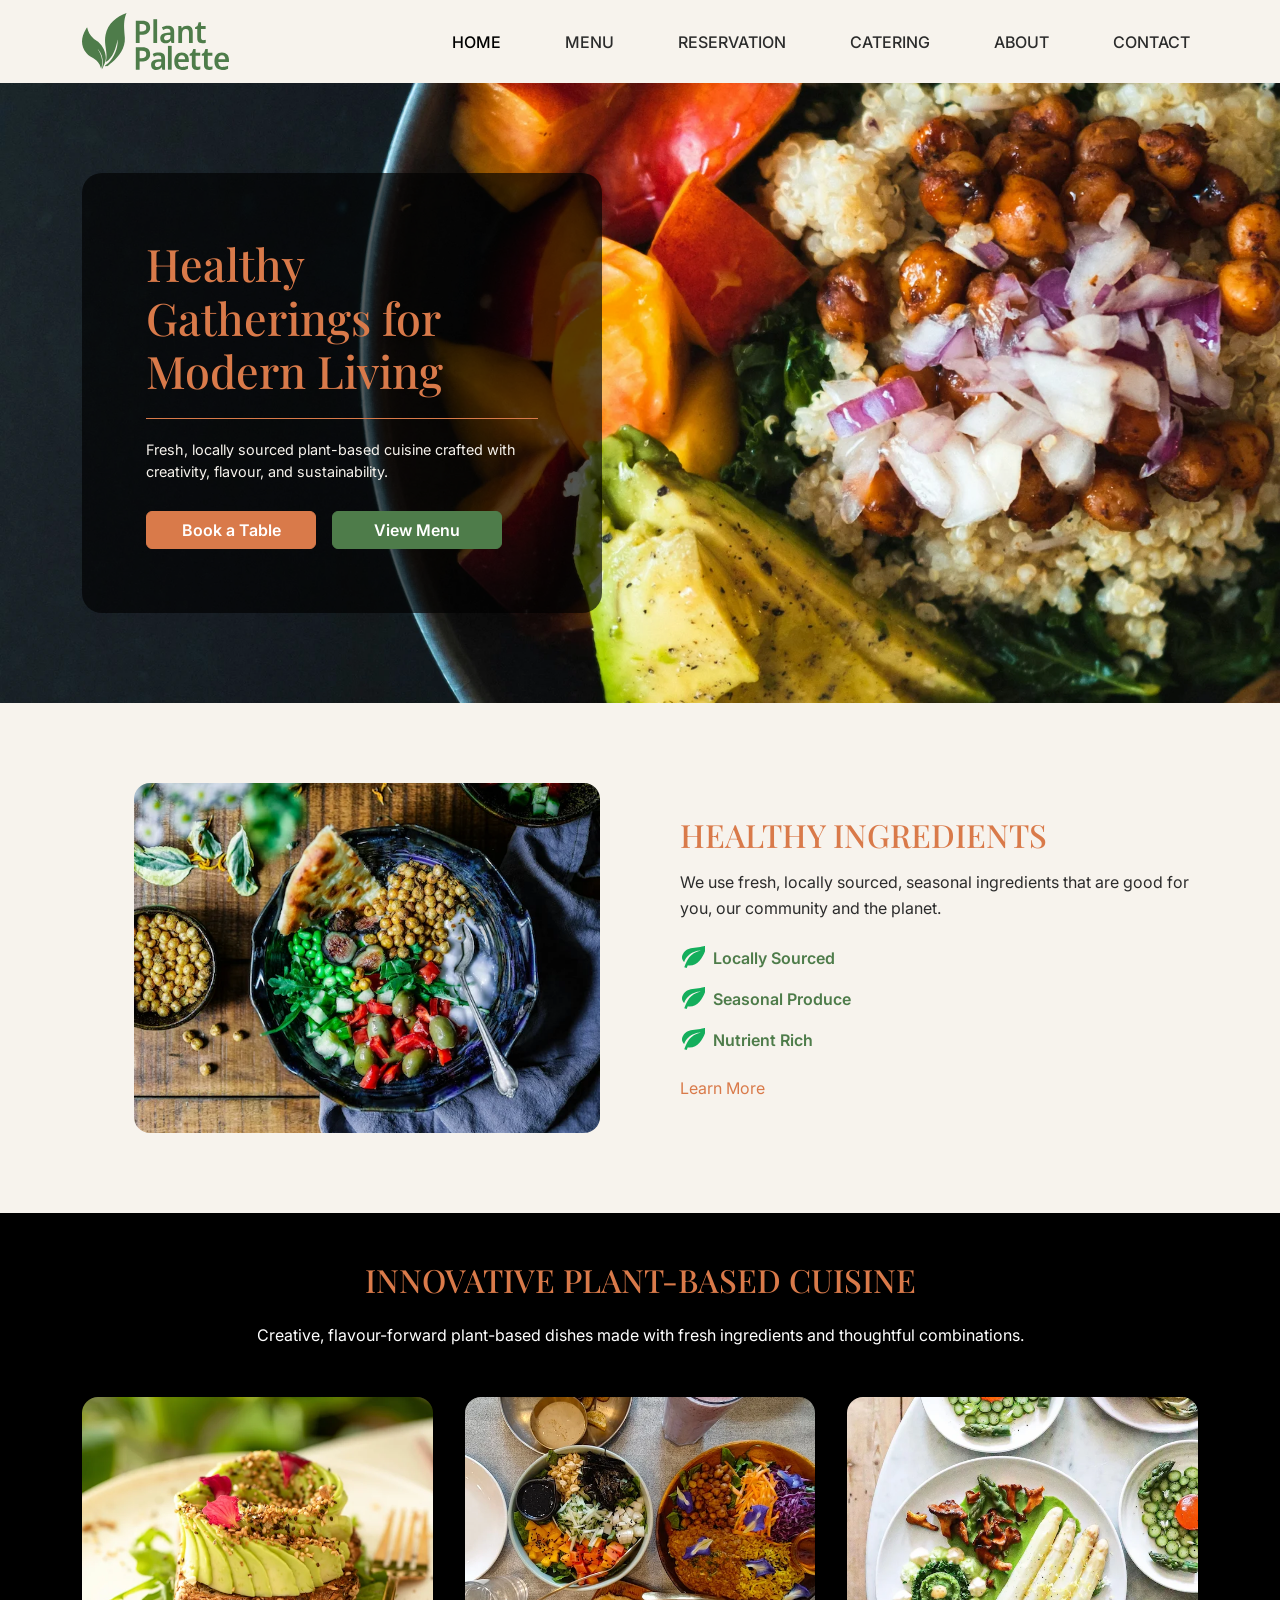
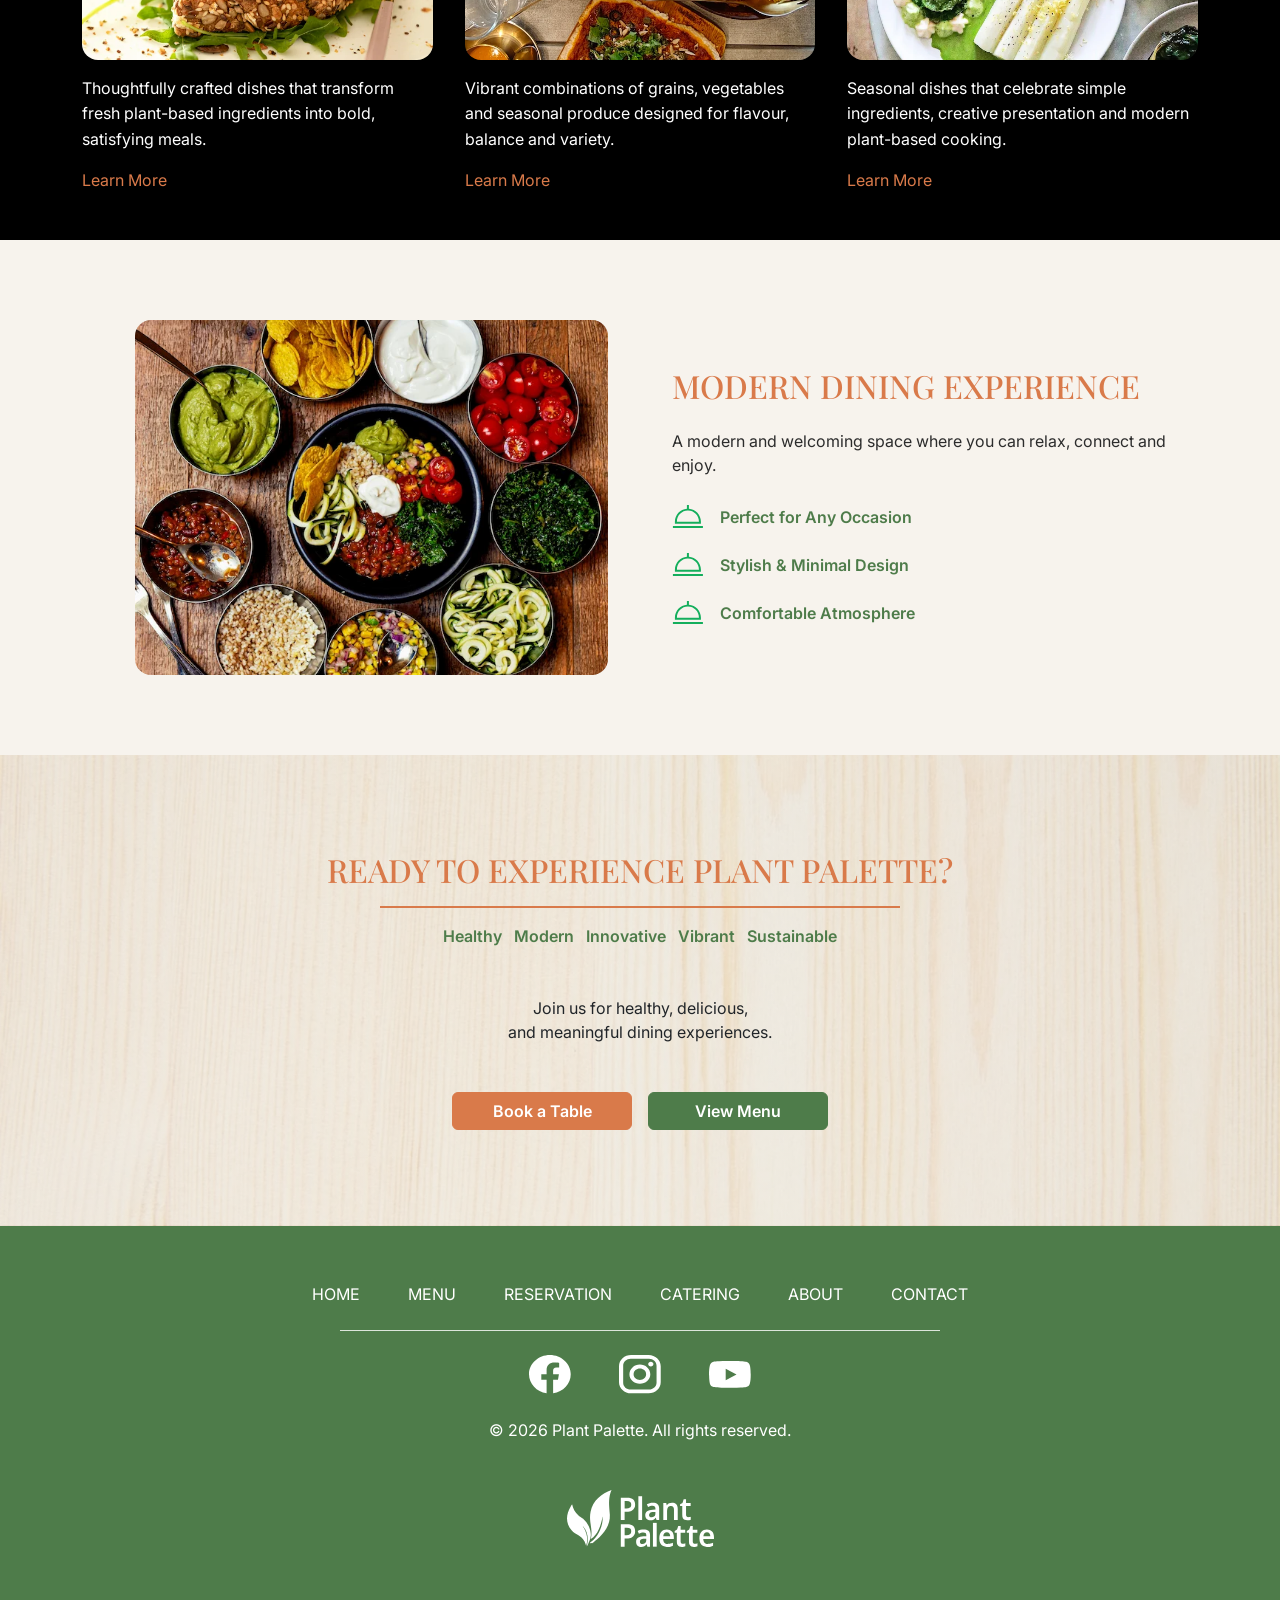
==== index.html @ 3d8525fe "add home footer section" ====
<!DOCTYPE html>
<html lang="en">
<head>
    <meta charset="UTF-8">
    <meta name="viewport" content="width=device-width, initial-scale=1.0">

    <title>Plant Palette | Home</title>

    <link rel="preconnect" href="https://fonts.googleapis.com">
    <link rel="preconnect" href="https://fonts.gstatic.com" crossorigin>
    <link href="https://fonts.googleapis.com/css2?family=Inter:wght@400;500;600;700&family=Playfair+Display:wght@600;700&display=swap" rel="stylesheet">

    <link href="https://cdn.jsdelivr.net/npm/bootstrap@5.3.8/dist/css/bootstrap.min.css" rel="stylesheet" integrity="sha384-sRIl4kxILFvY47J16cr9ZwB07vP4J8+LH7qKQnuqkuIAvNWLzeN8tE5YBujZqJLB" crossorigin="anonymous">

    <link rel="stylesheet" href="https://cdnjs.cloudflare.com/ajax/libs/animate.css/4.1.1/animate.min.css">

    <link rel="stylesheet" href="css/style.css">
</head>

<body>

    <a href="#main-content" class="visually-hidden-focusable">Skip to main content</a>
    
     <!-- Header -->
    <header>
        <nav class="navbar navbar-expand-md">
            <div class="container">
             
                <a class="navbar-brand" href="index.html">
                    <img src="images/logo.svg" alt="Plant Palette"> 
                </a>

                <button
                    class="navbar-toggler"
                    type="button"
                    data-bs-toggle="collapse"
                    data-bs-target="#main-nav"
                    aria-controls="main-nav"
                    aria-expanded="false"
                    aria-label="Toggle navigation"
                >
                   <span class="navbar-toggler-icon"></span>
                </button>

                <div class="collapse navbar-collapse" id="main-nav">
                    <ul class="navbar-nav ms-auto gap-md-2 gap-lg-3 gap-xl-5 text-uppercase">
                        <li class="nav-item">
                            <a class="nav-link active" aria-current="page" href="index.html">Home</a>
                        </li>

                        <li class="nav-item">
                            <a class="nav-link" href="#">Menu</a>
                        </li>

                        <li class="nav-item">
                            <a class="nav-link" href="reservation.html">Reservation</a>
                        </li>

                        <li class="nav-item">
                            <a class="nav-link" href="#">Catering</a>
                        </li>

                        <li class="nav-item">
                            <a class="nav-link" href="about.html">About</a>
                        </li>

                        <li class="nav-item">
                            <a class="nav-link" href="#">Contact</a>
                        </li>
                    </ul>
                </div>

            </div>
        </nav>
    </header>

    <main id="main-content">

         <!-- Hero Section -->
        <section class="hero">
            <img
                class="hero-image"
                src="images/hero-1200.webp"
                srcset="
                    images/hero-640.webp 640w,
                    images/hero-1200.webp 1200w,
                    images/hero-1920.webp 1920w
                "
                sizes="100vw"
                alt="Plant-based bowl with quinoa, chickpeas, vegetables, and avocado"
            >
                
            <div class="container d-flex justify-content-center justify-content-md-start">
                <div class="hero-content">
                    <h1>Healthy Gatherings for Modern Living</h1>
                    <div class="hero-divider"></div>
                    <p>Fresh, locally sourced plant-based cuisine crafted with creativity, flavour, and sustainability.</p>

                    <div class="d-flex flex-column flex-md-row gap-3 align-items-center align-items-md-start">
                        <a class="btn btn-accent" href="reservation.html">
                            Book a Table
                        </a>
    
                        <a class="btn btn-primary" href="#">
                            View Menu
                        </a>
                    </div>
                </div>
            </div>
        </section>

        <!-- Healthy Ingredients Section -->
        <section class="healthy-ingredients">
            <div class="container">

                <div class="d-md-none ingredients-mobile-intro">
                    <h2 class="text-uppercase text-center mb-4">
                        Healthy Ingredients
                    </h2>

                    <p class="ingredients-intro mb-4">
                        We use fresh, locally sourced, seasonal ingredients that
                        are good for you, our community and the planet.
                    </p>
                </div>

                <div class="row align-items-center g-3 g-md-3 g-xl-5">

                    <div class="col-12 col-md-7 col-xl-6">
                        <img
                            class="img-fluid rounded-4 ingredients-image"
                            src="images/ingredients-1200.webp"
                            srcset="
                                images/ingredients-640.webp 640w,
                                images/ingredients-1200.webp 1200w,
                                images/ingredients-1920.webp 1920w
                            "
                            sizes="(min-width: 1200px) 40vw,
                                   (min-width: 768px) 58vw,
                                   100vw"
                            alt="Plant-based bowl with chickpeas, vegetables, olives, and greens"
                        >
                    </div>

                    <div class="col-12 col-md-5 col-xl-6">

                        <div class="d-none d-md-block">
                            <h2 class="text-uppercase mb-3">
                                Healthy Ingredients
                            </h2>

                            <p class="ingredients-intro mb-4">
                                We use fresh, locally sourced, seasonal ingredients that
                                are good for you, our community and the planet.
                            </p>
                        </div>

                        <ul class="ingredients-list list-unstyled row text-center text-md-start mb-4">

                            <li class="col-4 col-md-12 mb-md-3">
                                <div class="d-flex flex-column flex-md-row align-items-center gap-1 gap-md-2">
                                    <img src="images/leaf-icon.svg" alt="" width="25" height="25">
                                    <span>Locally Sourced</span>
                                </div>
                            </li>

                            <li class="col-4 col-md-12 mb-md-3">
                                <div class="d-flex flex-column flex-md-row align-items-center gap-1 gap-md-2">
                                    <img src="images/leaf-icon.svg" alt="" width="25" height="25">
                                    <span>Seasonal Produce</span>
                                </div>
                            </li>

                            <li class="col-4 col-md-12">
                                <div class="d-flex flex-column flex-md-row align-items-center gap-1 gap-md-2">
                                    <img src="images/leaf-icon.svg" alt="" width="25" height="25">
                                    <span>Nutrient Rich</span>
                                </div>
                            </li>

                        </ul>

                        <div class="text-center text-md-start">
                            <a class="learn-more" href="about.html">
                                Learn More
                            </a>
                        </div>
                    </div>
                </div>
            </div>
        </section>

        <!-- Innovative Cuisine Section-->
        <section class="innovative-cuisine py-5">
            <div class="container">

                <div class="text-center mb-5">
                    <h2 class="text-uppercase mb-4">
                        Innovative Plant-Based Cuisine
                    </h2>

                    <p class="cuisine-intro mx-auto mb-0 text-start text-md-center">
                            Creative, flavour-forward plant-based dishes made with
                            fresh ingredients and thoughtful combinations.
                    </p>
                </div>

                <div class="row g-4">

                    <!-- Card 1 -->
                    <div class="col-12 col-md-6 col-xl-4">
                        <article class="cuisine-card h-100 d-flex flex-column">
                            <img
                                class="img-fluid rounded-4 cuisine-image mb-3"
                                src="images/cuisine-1-1200.webp"
                                srcset="
                                images/cuisine-1-640.webp 640w,
                                images/cuisine-1-1200.webp 1200w
                                "
                                sizes="
                                    (min-width: 1200px) 33vw,
                                    (min-width: 768px) 50vw,
                                    100vw
                                "
                                alt="Plant-based avocado dish with fresh vegetables"
                            >

                            <p class="mb-3">
                            Thoughtfully crafted dishes that transform fresh
                            plant-based ingredients into bold, satisfying meals.
                            </p>

                            <a class="learn-more mt-auto" href="#">
                                Learn More
                            </a>
                        </article>
                    </div>

                    <!-- Card 2 -->
                    <div class="col-12 col-md-6 col-xl-4">
                        <article class="cuisine-card h-100 d-flex flex-column">
                            <img
                                class="img-fluid rounded-4 cuisine-image mb-3"
                                src="images/cuisine-2-1200.webp"
                                srcset="
                                images/cuisine-2-640.webp 640w,
                                images/cuisine-2-1200.webp 1200w
                            "
                                sizes="
                                    (min-width: 1200px) 33vw,
                                    (min-width: 768px) 50vw,
                                    100vw
                                "
                                alt="Colourful bowls filled with fresh plant-based ingredients"
                            >

                            <p class="mb-3">
                                Vibrant combinations of grains, vegetables and seasonal
                                produce designed for flavour, balance and variety.
                            </p>

                            <a class="learn-more mt-auto" href="#">
                                Learn More
                            </a>
                        </article>
                    </div>

                    <!-- Card 3 -->
                    <div class="col-12 col-md-6 col-xl-4 mx-md-auto">
                        <article class="cuisine-card h-100 d-flex flex-column">
                            <img
                                class="img-fluid rounded-4 cuisine-image mb-3"
                                src="images/cuisine-3-1200.webp"
                                srcset="
                                    images/cuisine-3-640.webp 640w,
                                    images/cuisine-3-1200.webp 1200w
                                "
                                sizes="
                                    (min-width: 1200px) 33vw,
                                    (min-width: 768px) 50vw,
                                    100vw
                                "
                                alt="Plant-based asparagus dish served with fresh vegetables"
                            >

                            <p class="mb-3">
                                Seasonal dishes that celebrate simple ingredients,
                                creative presentation and modern plant-based cooking.
                            </p>

                            <a class="learn-more mt-auto" href="#">
                                Learn More
                            </a>
                        </article>
                    </div>

                </div>
            </div>
        </section>

        <!-- Modern Dining Section -->
        <section class="modern-dining">
            <div class="container">

                <div class="d-md-none">
                    <h2 class="text-uppercase text-center mb-4">
                        Modern Dining Experience
                    </h2>

                    <p class="mb-5">
                        A modern and welcoming space where you can relax,
                        connect and enjoy.
                    </p>
                </div>

                <div class="row align-items-center g-4">

                    <!-- Image -->
                    <div class="col-12 col-md-6">
                        <img
                            class="img-fluid rounded-4 dining-image"
                            src="images/dining-1200.webp"
                            srcset="
                                images/dining-640.webp 640w,
                                images/dining-1200.webp 1200w
                            "
                            sizes="(min-width: 768px) 50vw, 100vw"
                            alt="Plant-based meal with vegetables, grains, beans, avocado, and fresh toppings"
                        >
                    </div>

                    <div class="col-12 col-md-6">

                        <div class="d-none d-md-block">
                            <h2 class="text-uppercase mb-4">
                                Modern Dining Experience
                            </h2>

                            <p class="mb-4">
                                A modern and welcoming space where you can relax,
                                connect and enjoy.
                            </p>
                        </div>

                
                        <ul class="dining-list list-unstyled mb-0">

                            <li class="d-flex align-items-center gap-3 mb-3">
                                <img
                                    src="images/dining-icon.svg"
                                    alt=""
                                    width="32"
                                    height="32"
                                >
                                <span class="fw-semibold">
                                    Perfect for Any Occasion
                                </span>
                            </li>

                            <li class="d-flex align-items-center gap-3 mb-3">
                                <img
                                    src="images/dining-icon.svg"
                                    alt=""
                                    width="32"
                                    height="32"
                                >
                                <span class="fw-semibold">
                                    Stylish &amp; Minimal Design
                                </span>
                            </li>

                            <li class="d-flex align-items-center gap-3">
                                <img
                                    src="images/dining-icon.svg"
                                    alt=""
                                    width="32"
                                    height="32"
                                >
                                <span class="fw-semibold">
                                    Comfortable Atmosphere
                                </span>
                            </li>

                        </ul>

                    </div>
                </div>

            </div>
        </section>

        <!-- CTA Section -->
        <section class="cta-section">
            <div class="container text-center">

                <h2 class="text-uppercase mb-3">
                    Ready to Experience Plant Palette?
                </h2>

                <div class="cta-divider mx-auto mb-3"></div>

                <p class="cta-keywords fw-semibold text-primary mb-5">
                    Healthy&nbsp;&nbsp; Modern&nbsp;&nbsp; Innovative&nbsp;&nbsp; Vibrant&nbsp;&nbsp; Sustainable
                </p>

                <p class="mb-5 text-dark">
                    Join us for healthy, delicious,<br>
                    and meaningful dining experiences.
                </p>
            
            
                <div class="d-flex flex-column flex-md-row justify-content-center align-items-center gap-3">
                    <a class="btn btn-accent" href="reservation.html">
                        Book a Table
                    </a>

                    <a class="btn btn-primary" href="#">
                        View Menu
                    </a>
                </div>
            </div>
        </section>

    </main>

    <!-- Footer Section -->
    <footer class="site-footer">
   
        <div class="container">

            <div class="d-md-none">

                <div class="row align-items-center">

                    <!-- Navigation -->
                    <div class="col-4">
                        <nav aria-label="Footer navigation">
                            <ul class="list-unstyled mb-0 d-flex flex-column gap-3">
                                <li><a class="footer-link" href="index.html">Home</a></li>
                                <li><a class="footer-link" href="#">Menu</a></li>
                                <li><a class="footer-link" href="reservation.html">Reservation</a></li>
                                <li><a class="footer-link" href="#">Catering</a></li>
                                <li><a class="footer-link" href="about.html">About</a></li>
                                <li><a class="footer-link" href="#">Contact</a></li>
                            </ul>
                        </nav>
                    </div>

                    <!-- Social Icons -->
                    <div class="col-3">
                        <div class="d-flex flex-column align-items-center gap-4">

                            <a href="#" aria-label="Facebook">
                                <img
                                    src="images/facebook-icon.svg"
                                    alt=""
                                    width="42"
                                    height="39"
                                >
                            </a>

                            <a href="#" aria-label="Instagram">
                                <img
                                    src="images/instagram-icon.svg"
                                    alt=""
                                    width="42"
                                    height="39"
                                >
                            </a>

                            <a href="#" aria-label="YouTube">
                                <img
                                    src="images/youtube-icon.svg"
                                    alt=""
                                    width="42"
                                    height="27"
                                >
                            </a>

                        </div>
                    </div>

                    <div class="col-5 ps-4">
                        <p class="mb-0 footer-copyright">
                            &copy; 2026 Plant Palette. All rights reserved.
                        </p>
                    </div>

                </div>

                <hr class="footer-divider my-4">

                <div class="text-center">
                    <img
                        class="footer-logo"
                        src="images/logo-white.svg"
                        alt="Plant Palette"
                    >
                </div>

            </div>

            <!-- Tablet / Desktop -->
            <div class="d-none d-md-block text-center">

                <!-- Navigation -->
                <nav aria-label="Footer navigation">
                    <ul class="list-unstyled mb-4 d-flex justify-content-center gap-4 gap-xl-5">
                        <li><a class="footer-link" href="index.html">Home</a></li>
                        <li><a class="footer-link" href="#">Menu</a></li>
                        <li><a class="footer-link" href="reservation.html">Reservation</a></li>
                        <li><a class="footer-link" href="#">Catering</a></li>
                        <li><a class="footer-link" href="about.html">About</a></li>
                        <li><a class="footer-link" href="#">Contact</a></li>
                    </ul>
                </nav>

                <hr class="footer-divider mx-auto mb-4">

                <!-- Social Icons -->
                <div class="d-flex justify-content-center align-items-center gap-4 gap-xl-5 mb-4">

                    <a href="#" aria-label="Facebook">
                        <img
                            src="images/facebook-icon.svg"
                            alt=""
                            width="42"
                            height="39"
                        >
                    </a>

                    <a href="#" aria-label="Instagram">
                        <img
                            src="images/instagram-icon.svg"
                            alt=""
                            width="42"
                            height="39"
                        >
                    </a>

                    <a href="#" aria-label="YouTube">
                        <img
                            src="images/youtube-icon.svg"
                            alt=""
                            width="42"
                            height="27"
                        >
                    </a>

                </div>

                <p class="mb-5">
                    &copy; 2026 Plant Palette. All rights reserved.
                </p>

                <img
                    class="footer-logo"
                    src="images/logo-white.svg"
                    alt="Plant Palette"
                >

            </div>

        </div>
    </footer>
       
              
    

        <!-- Bootstrap JS Bundle -->
    <script src="https://cdn.jsdelivr.net/npm/bootstrap@5.3.8/dist/js/bootstrap.bundle.min.js" integrity="sha384-FKyoEForCGlyvwx9Hj09JcYn3nv7wiPVlz7YYwJrWVcXK/BmnVDxM+D2scQbITxI" crossorigin="anonymous"></script>

</body>
</html>
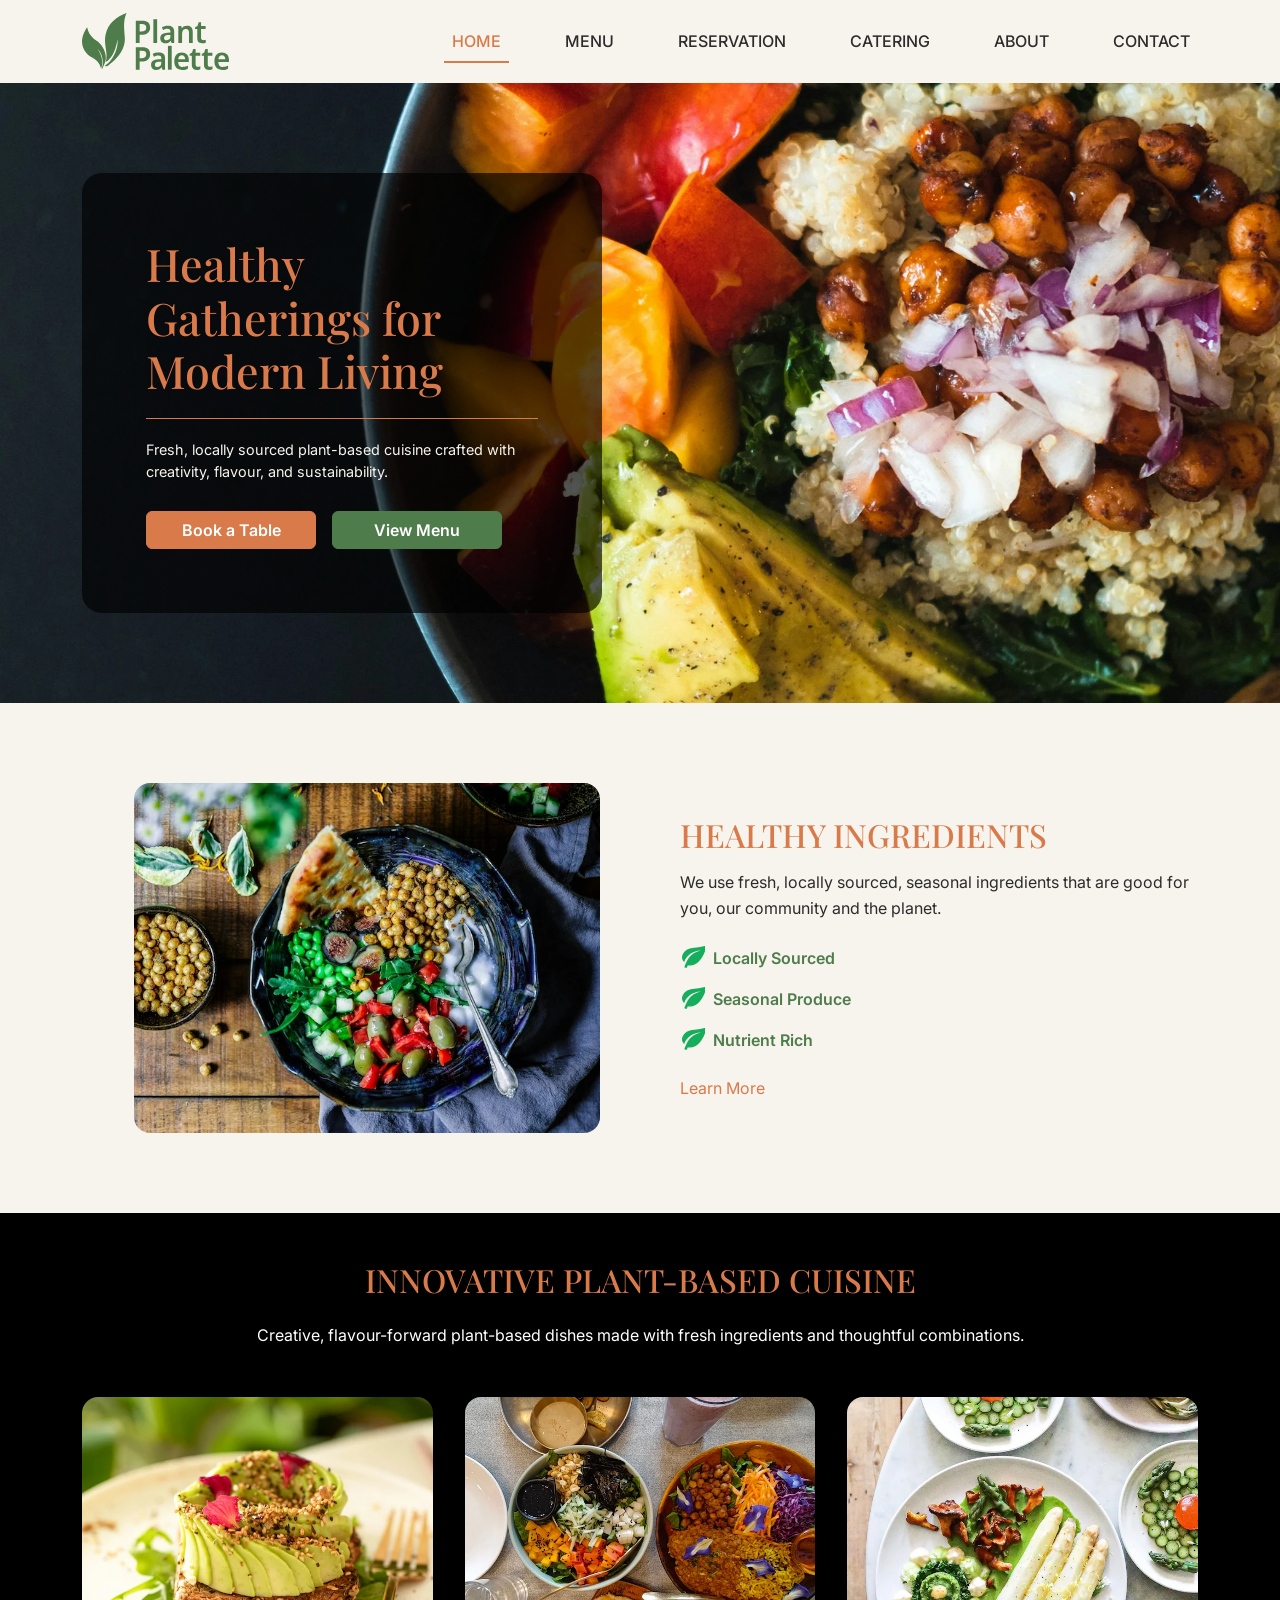
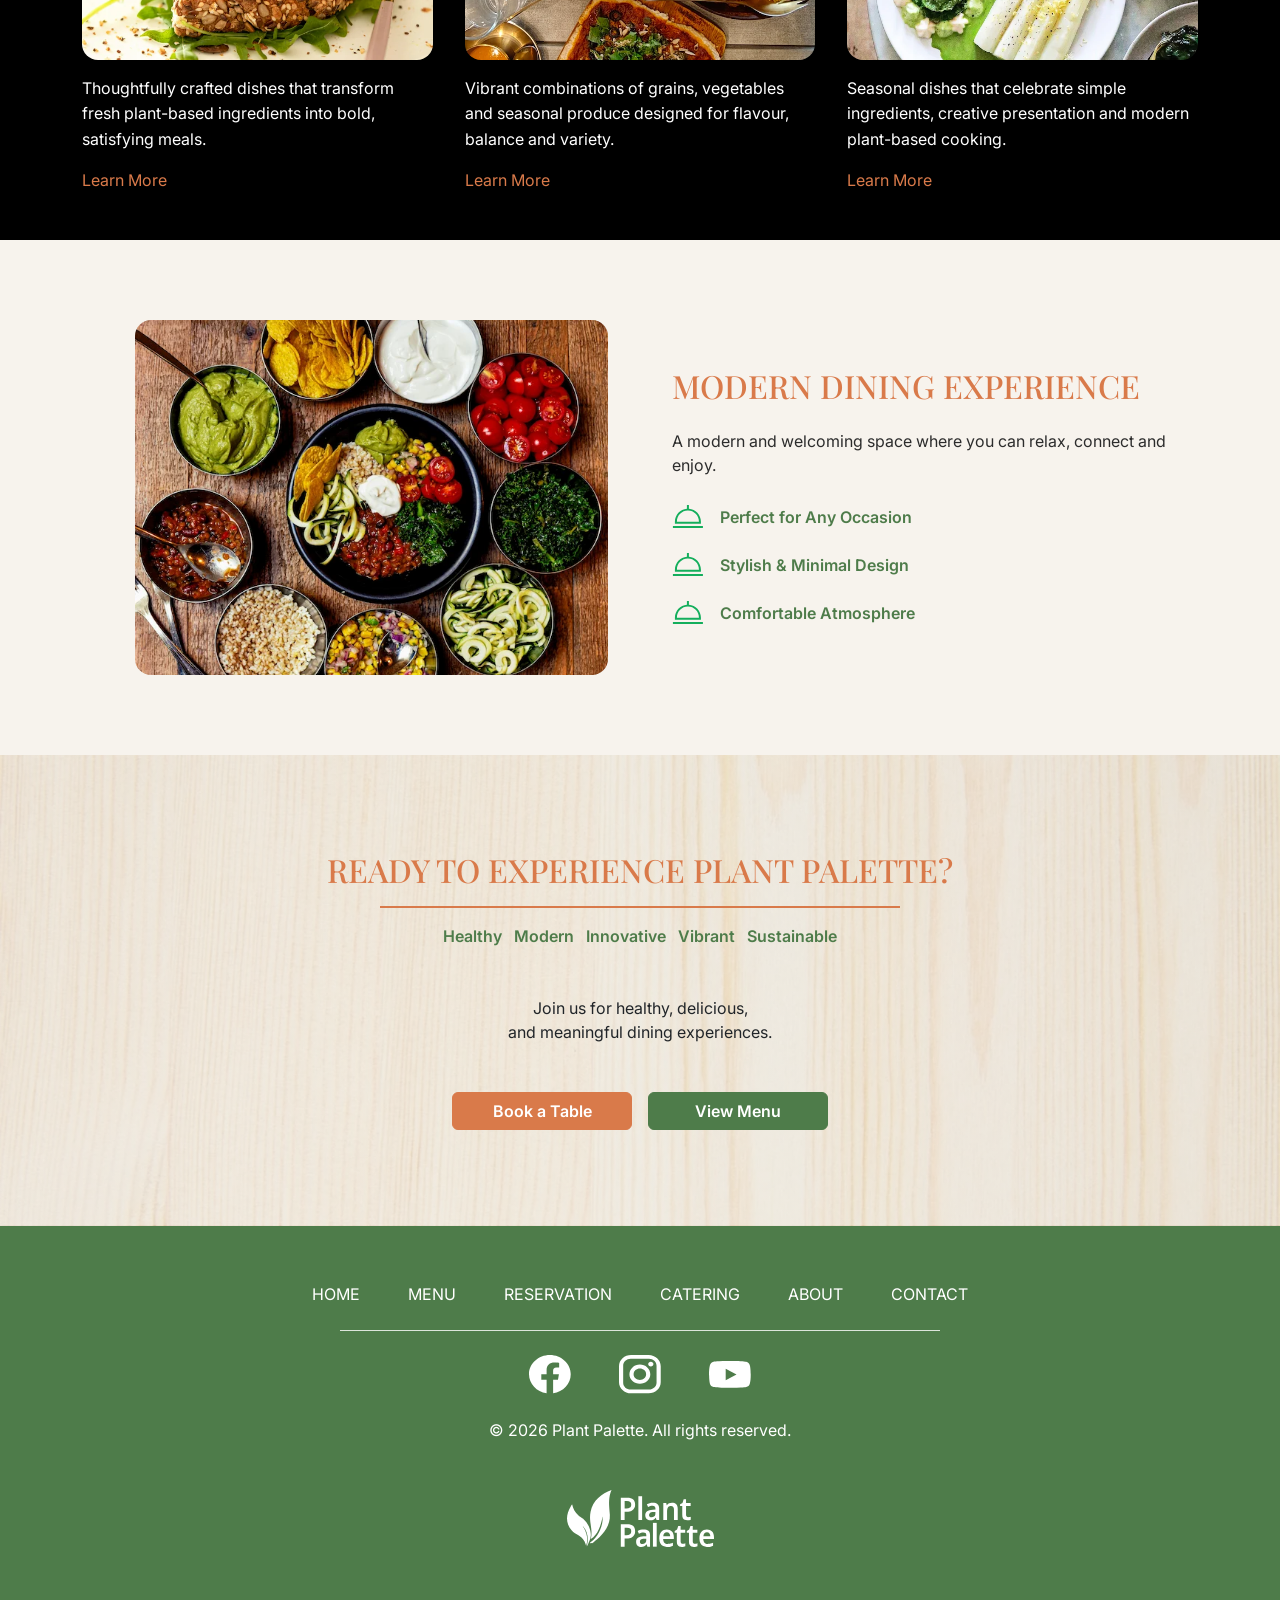
==== commit b85602da: "Updated home page html" ====
--- a/index.html
+++ b/index.html
@@ -548,7 +548,7 @@
                     </a>
 
                 </div>
-
+              
                 <p class="mb-5">
                     &copy; 2026 Plant Palette. All rights reserved.
                 </p>
@@ -563,11 +563,8 @@
 
         </div>
     </footer>
-       
-              
-    
-
-        <!-- Bootstrap JS Bundle -->
+               
+    <!-- Bootstrap JS Bundle -->
     <script src="https://cdn.jsdelivr.net/npm/bootstrap@5.3.8/dist/js/bootstrap.bundle.min.js" integrity="sha384-FKyoEForCGlyvwx9Hj09JcYn3nv7wiPVlz7YYwJrWVcXK/BmnVDxM+D2scQbITxI" crossorigin="anonymous"></script>
 
 </body>
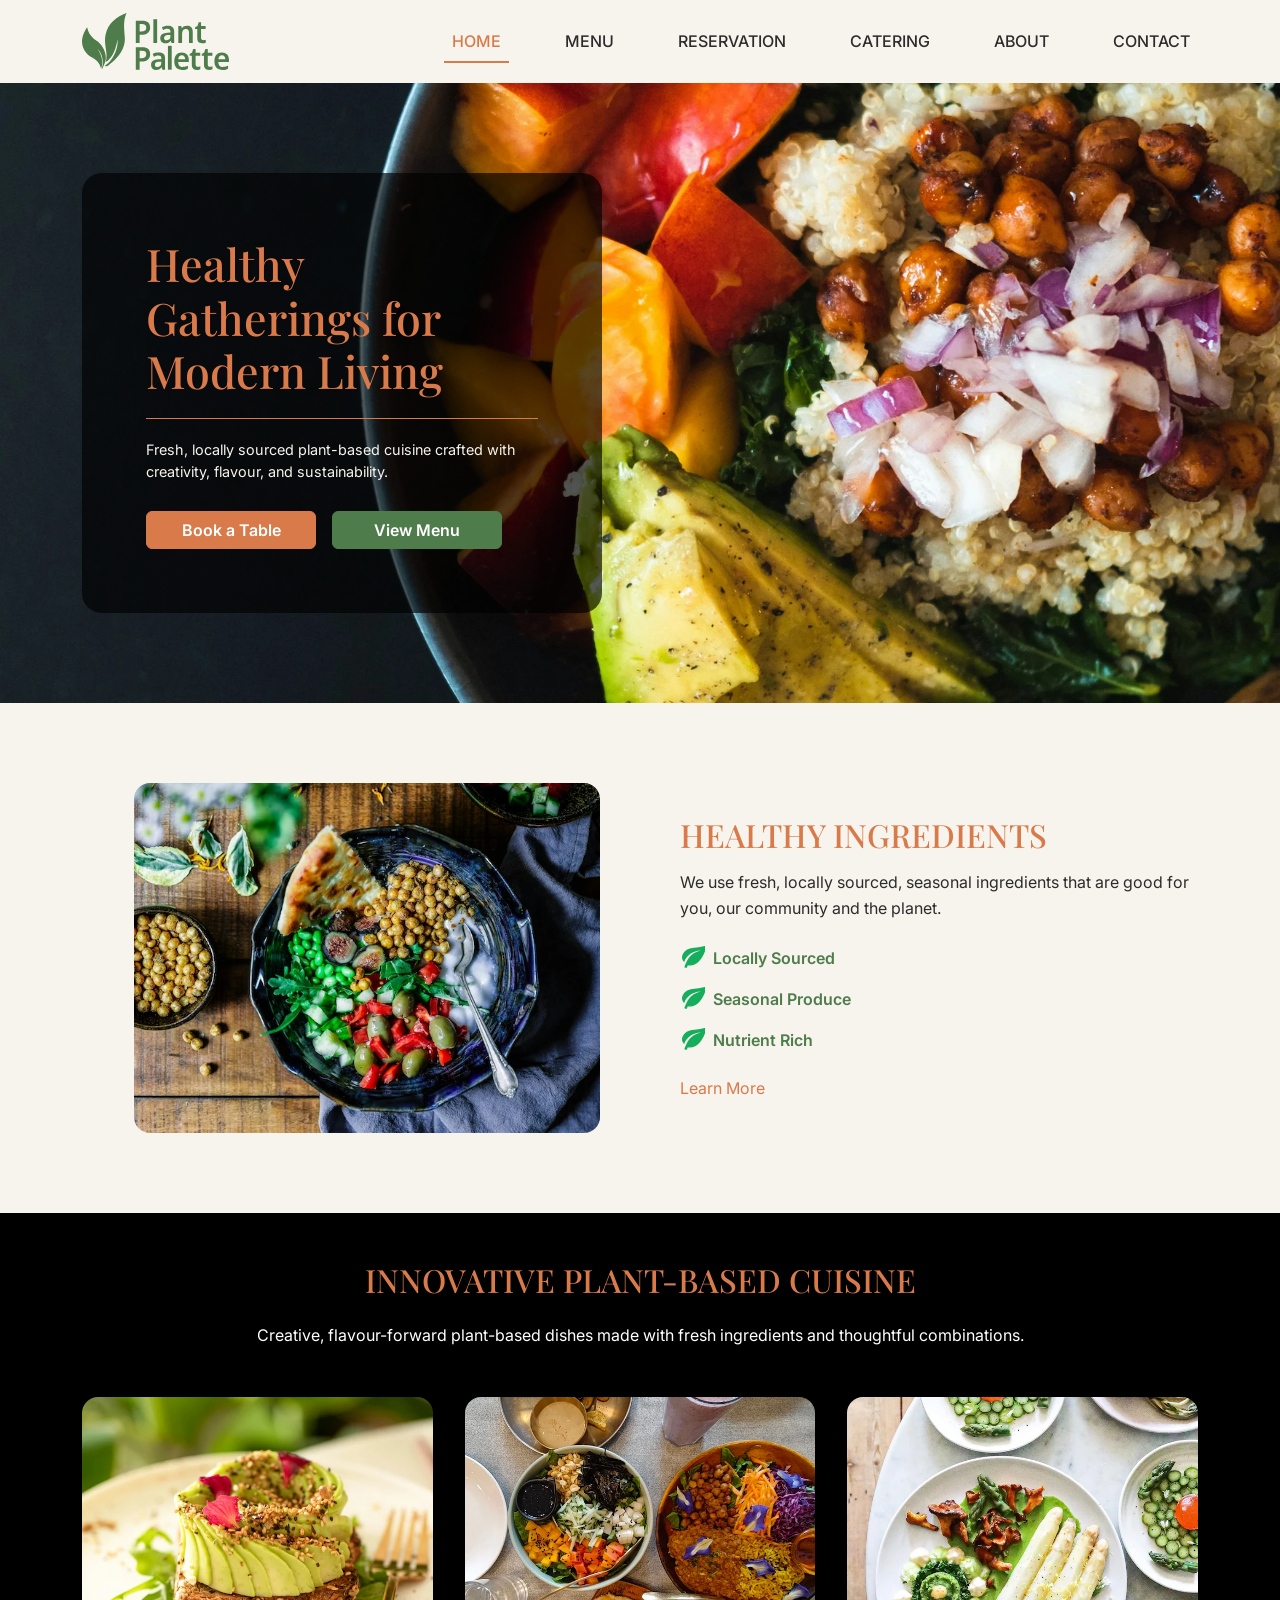
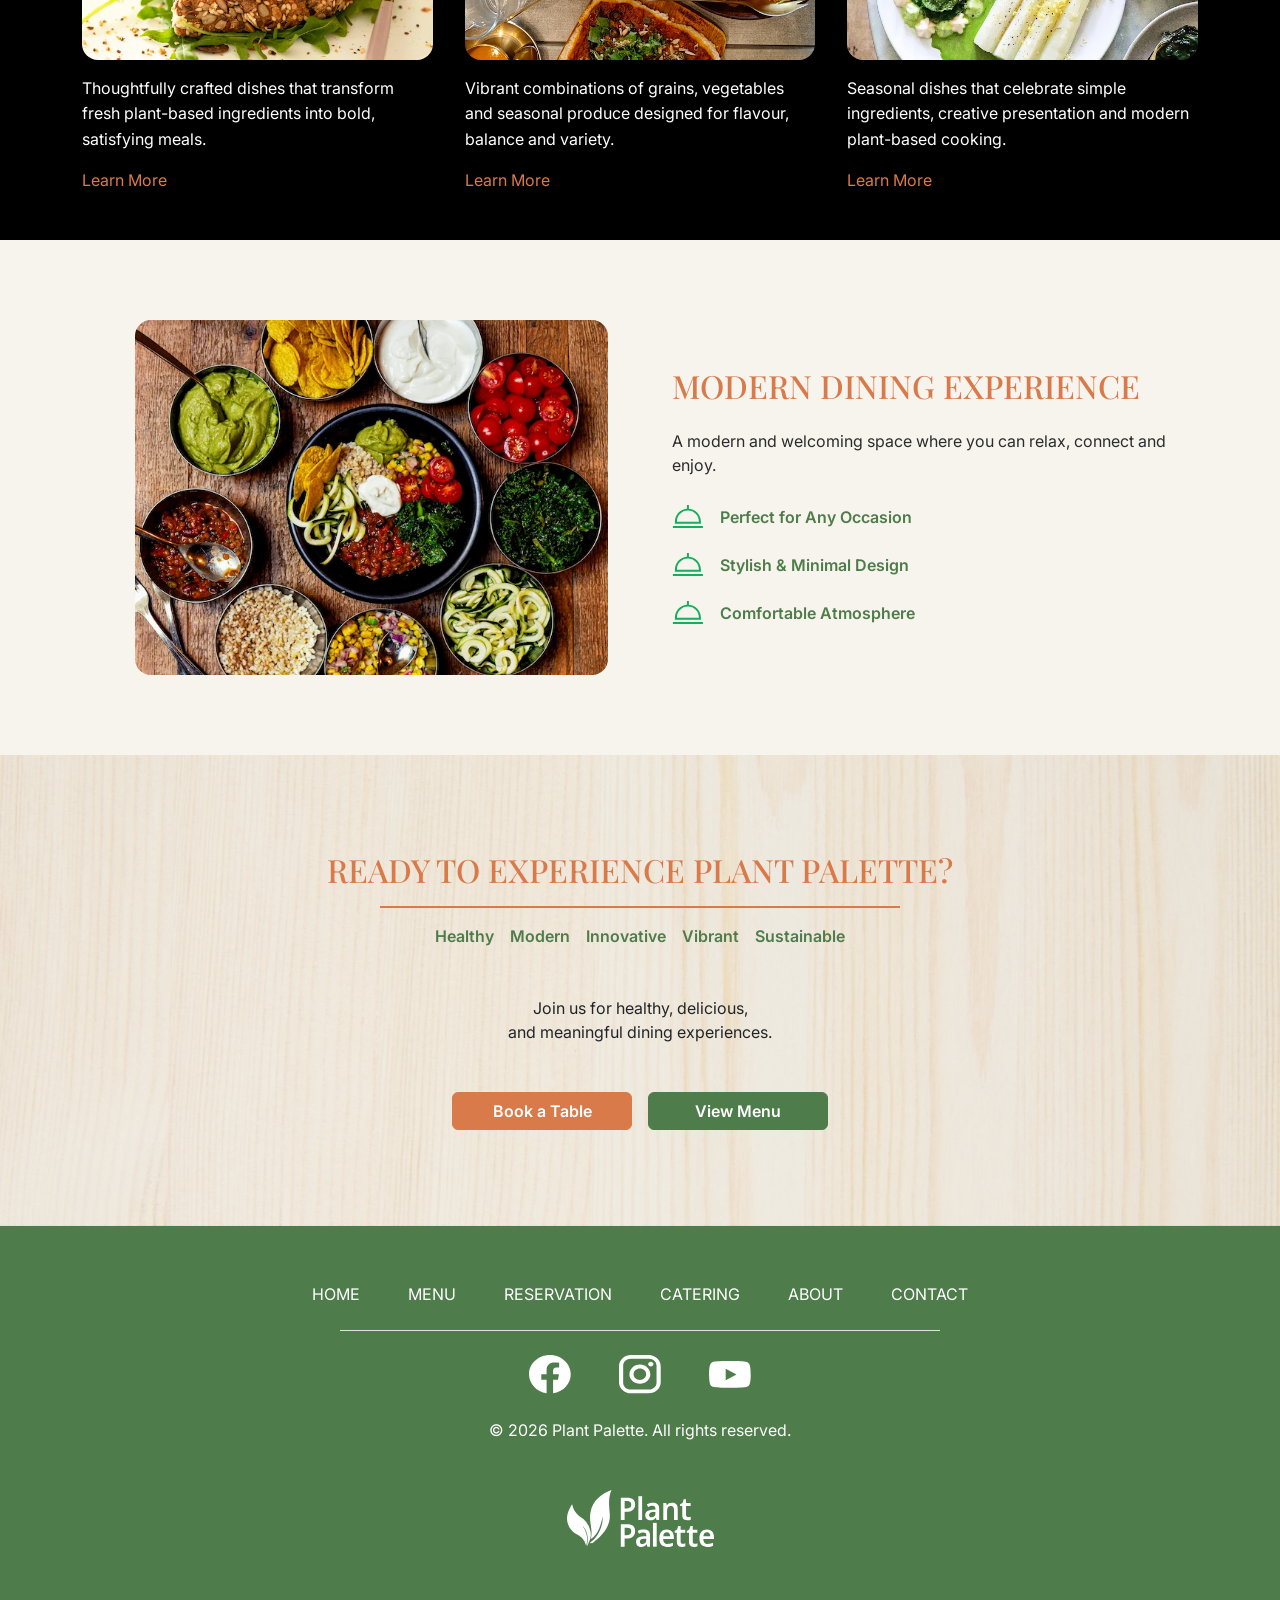
==== commit 7befb3ae: "Add reservation CTA section" ====
--- a/index.html
+++ b/index.html
@@ -21,7 +21,7 @@
 
     <a href="#main-content" class="visually-hidden-focusable">Skip to main content</a>
     
-     <!-- Header -->
+    <!-- Header -->
     <header>
         <nav class="navbar navbar-expand-md">
             <div class="container">
@@ -399,9 +399,13 @@
 
                 <div class="cta-divider mx-auto mb-3"></div>
 
-                <p class="cta-keywords fw-semibold text-primary mb-5">
-                    Healthy&nbsp;&nbsp; Modern&nbsp;&nbsp; Innovative&nbsp;&nbsp; Vibrant&nbsp;&nbsp; Sustainable
-                </p>
+                <div class="cta-keywords d-flex justify-content-center flex-wrap gap-3 fw-semibold text-primary mb-5">
+                    <span>Healthy</span>
+                    <span>Modern</span>
+                    <span>Innovative</span>
+                    <span>Vibrant</span>
+                    <span>Sustainable</span>
+                </div>
 
                 <p class="mb-5 text-dark">
                     Join us for healthy, delicious,<br>
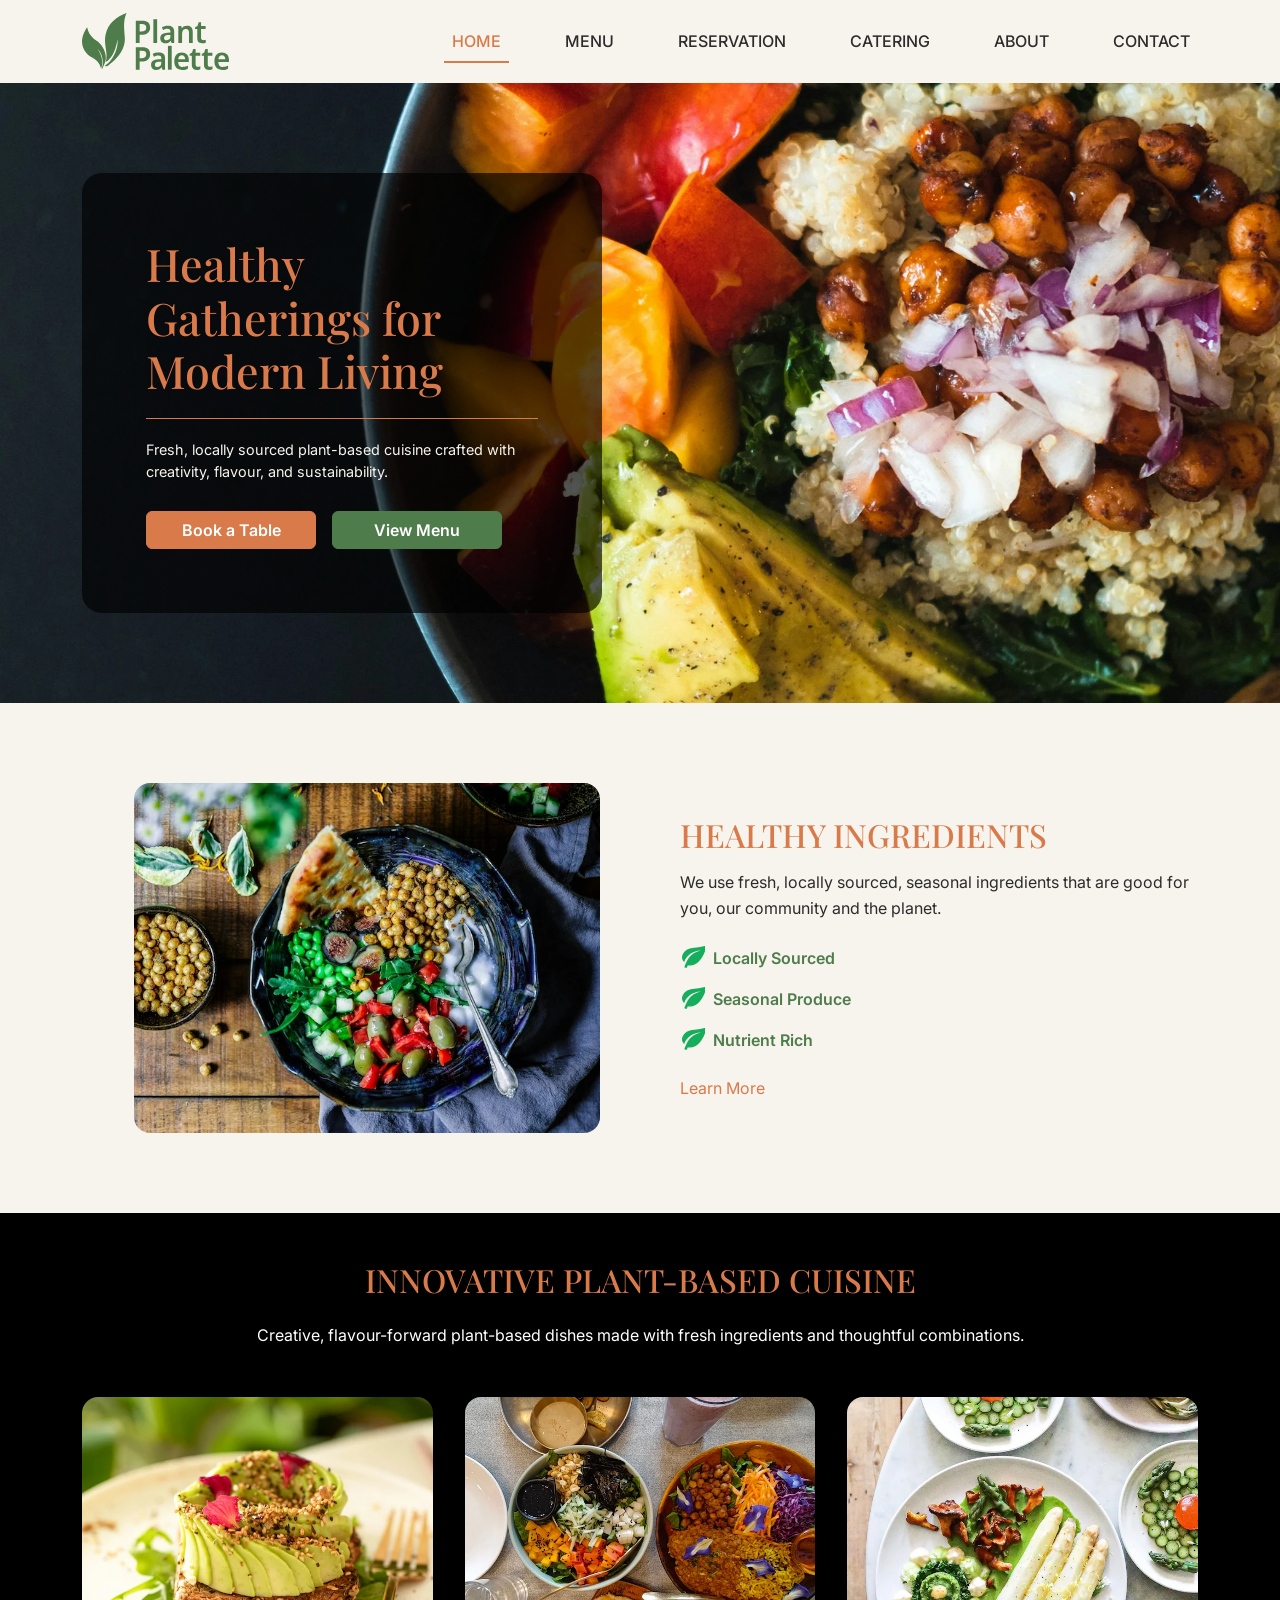
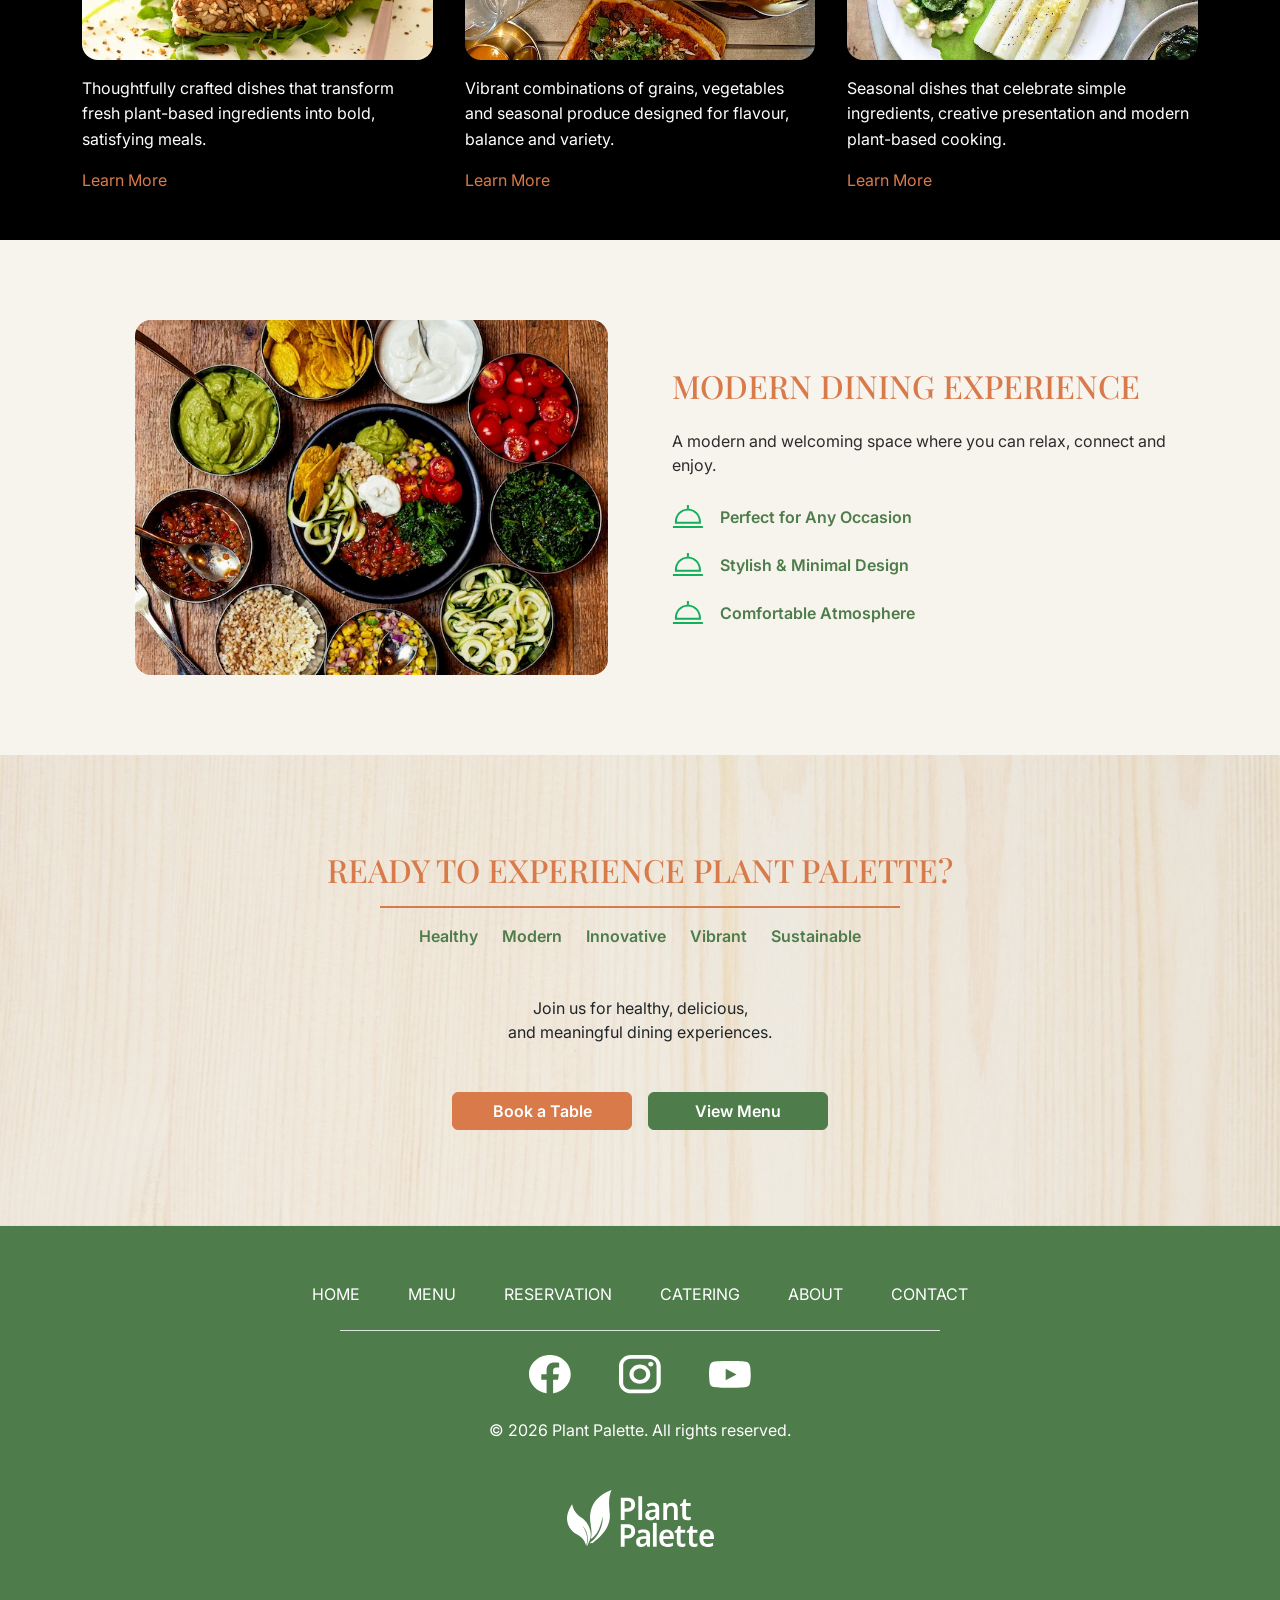
==== commit 5b24881a: "Improve responsive keyword spacing in CTA section" ====
--- a/index.html
+++ b/index.html
@@ -399,7 +399,7 @@
 
                 <div class="cta-divider mx-auto mb-3"></div>
 
-                <div class="cta-keywords d-flex justify-content-center flex-wrap gap-3 fw-semibold text-primary mb-5">
+                <div class="cta-keywords d-flex justify-content-center flex-wrap gap-2 gap-md-3 gap-xl-4 fw-semibold text-primary mb-5">
                     <span>Healthy</span>
                     <span>Modern</span>
                     <span>Innovative</span>
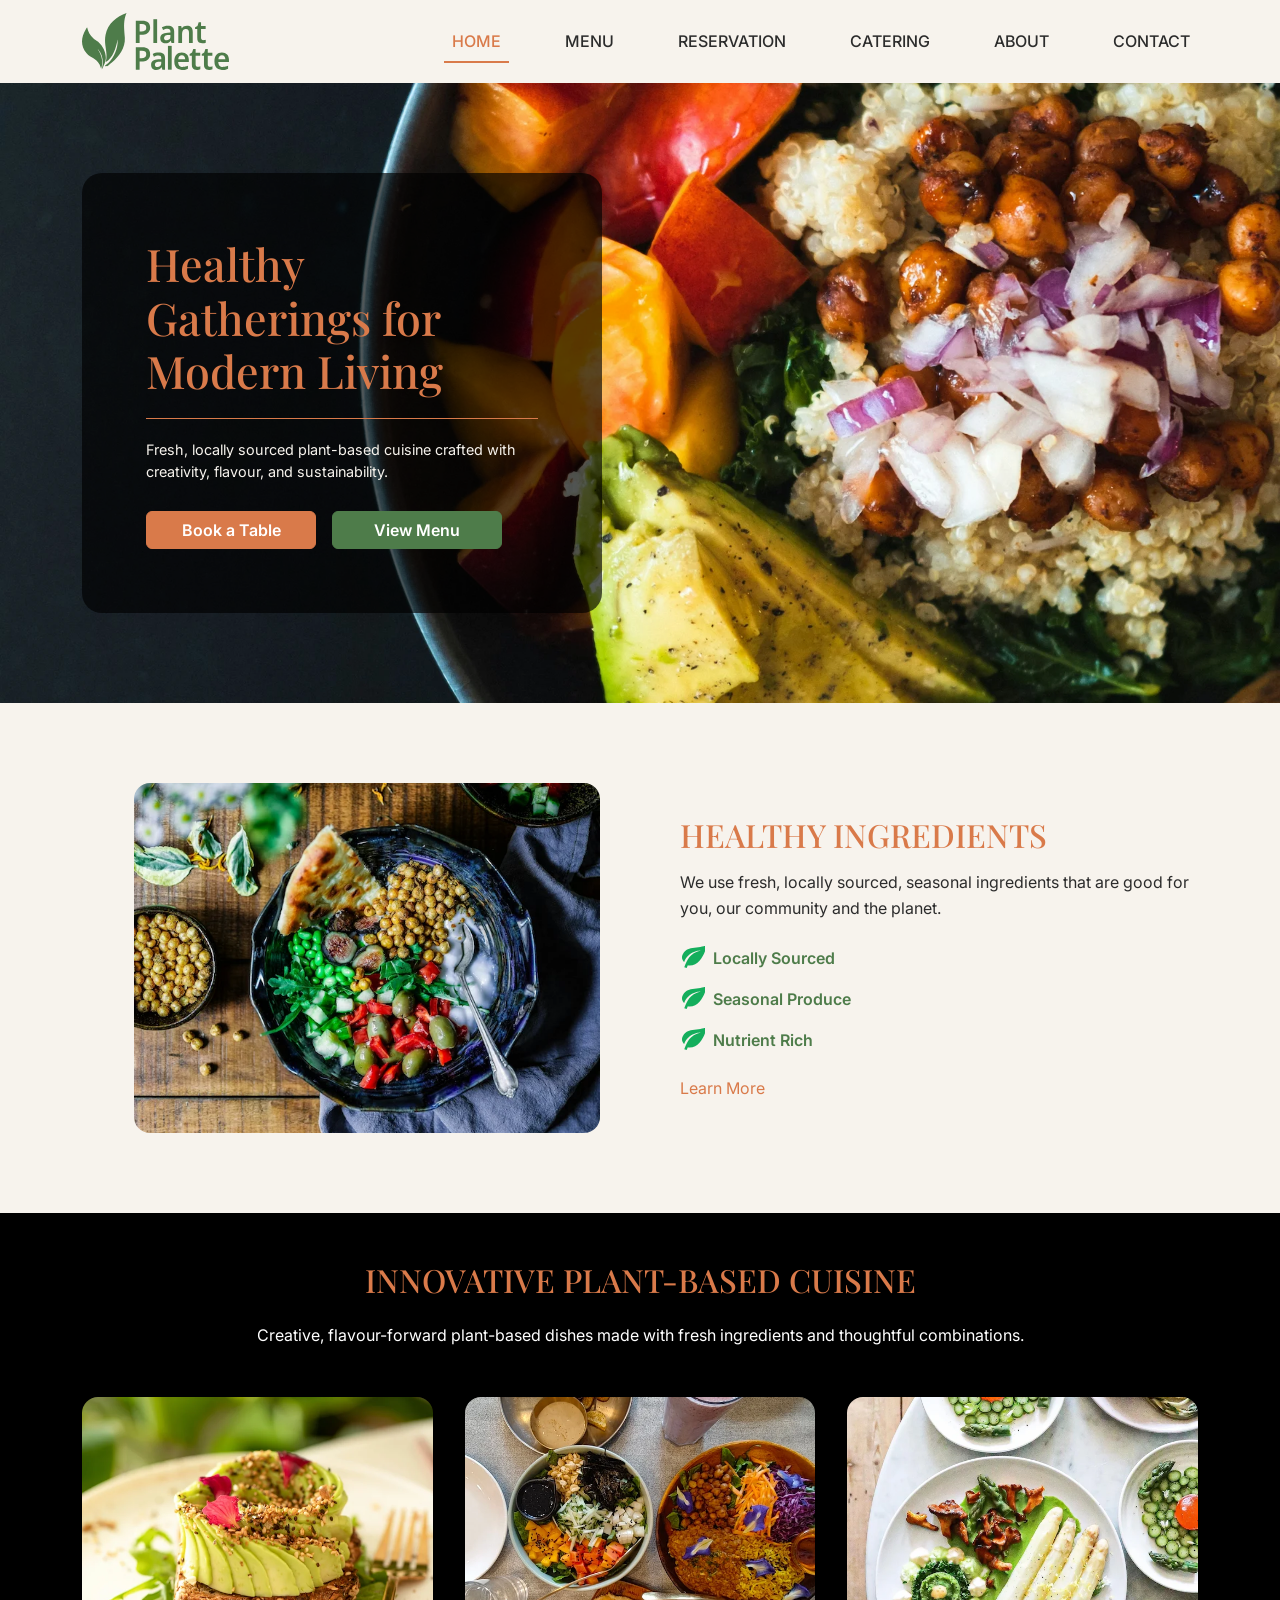
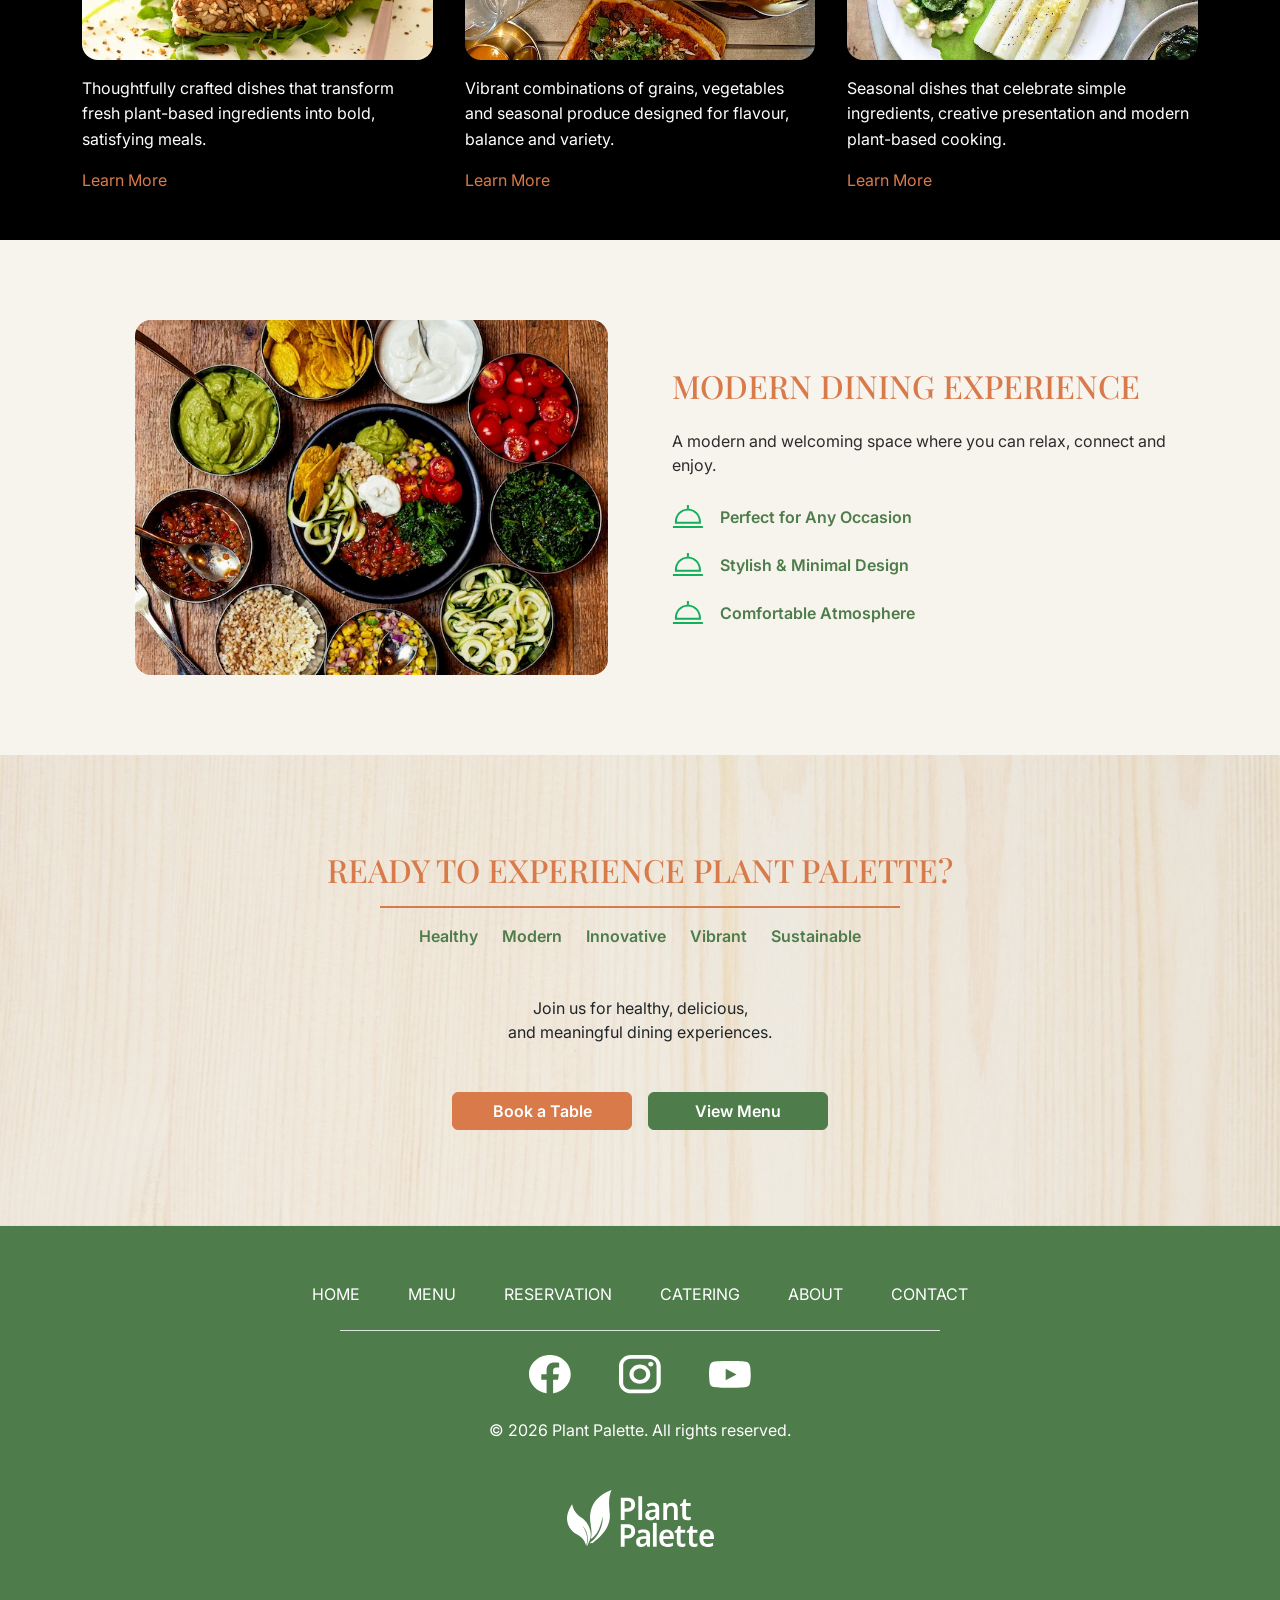
==== commit 16f360d5: "Final project updates and fixes" ====
--- a/index.html
+++ b/index.html
@@ -3,6 +3,7 @@
 <head>
     <meta charset="UTF-8">
     <meta name="viewport" content="width=device-width, initial-scale=1.0">
+    <meta name="description" content="Plant Palette offers fresh, sustainable plant-based dining in a modern and welcoming atmosphere.">
 
     <title>Plant Palette | Home</title>
 
@@ -91,7 +92,7 @@
             >
                 
             <div class="container d-flex justify-content-center justify-content-md-start">
-                <div class="hero-content">
+                <div class="hero-content animate__animated animate__fadeInUp">
                     <h1>Healthy Gatherings for Modern Living</h1>
                     <div class="hero-divider"></div>
                     <p>Fresh, locally sourced plant-based cuisine crafted with creativity, flavour, and sustainability.</p>
@@ -101,7 +102,7 @@
                             Book a Table
                         </a>
     
-                        <a class="btn btn-primary" href="#">
+                        <a class="btn btn-primary" href="#innovative-cuisine">
                             View Menu
                         </a>
                     </div>
@@ -132,8 +133,7 @@
                             src="images/ingredients-1200.webp"
                             srcset="
                                 images/ingredients-640.webp 640w,
-                                images/ingredients-1200.webp 1200w,
-                                images/ingredients-1920.webp 1920w
+                                images/ingredients-1200.webp 1200w
                             "
                             sizes="(min-width: 1200px) 40vw,
                                    (min-width: 768px) 58vw,
@@ -191,7 +191,7 @@
         </section>
 
         <!-- Innovative Cuisine Section-->
-        <section class="innovative-cuisine py-5">
+        <section class="innovative-cuisine py-5" id="innovative-cuisine">
             <div class="container">
 
                 <div class="text-center mb-5">
@@ -230,7 +230,7 @@
                             plant-based ingredients into bold, satisfying meals.
                             </p>
 
-                            <a class="learn-more mt-auto" href="#">
+                            <a class="learn-more mt-auto" href="about.html">
                                 Learn More
                             </a>
                         </article>
@@ -259,7 +259,7 @@
                                 produce designed for flavour, balance and variety.
                             </p>
 
-                            <a class="learn-more mt-auto" href="#">
+                            <a class="learn-more mt-auto" href="about.html">
                                 Learn More
                             </a>
                         </article>
@@ -288,7 +288,7 @@
                                 creative presentation and modern plant-based cooking.
                             </p>
 
-                            <a class="learn-more mt-auto" href="#">
+                            <a class="learn-more mt-auto" href="about.html">
                                 Learn More
                             </a>
                         </article>
@@ -418,7 +418,7 @@
                         Book a Table
                     </a>
 
-                    <a class="btn btn-primary" href="#">
+                    <a class="btn btn-primary" href="#innovative-cuisine">
                         View Menu
                     </a>
                 </div>
@@ -567,8 +567,7 @@
 
         </div>
     </footer>
-               
-    <!-- Bootstrap JS Bundle -->
+ 
     <script src="https://cdn.jsdelivr.net/npm/bootstrap@5.3.8/dist/js/bootstrap.bundle.min.js" integrity="sha384-FKyoEForCGlyvwx9Hj09JcYn3nv7wiPVlz7YYwJrWVcXK/BmnVDxM+D2scQbITxI" crossorigin="anonymous"></script>
 
 </body>
--- a/css/style.css
+++ b/css/style.css
@@ -0,0 +1,889 @@
+:root {
+  --bs-primary: #4e7c4a;
+  --bs-primary-rgb: 78, 124, 74;
+
+  --bs-secondary: #8fbd78;
+  --bs-secondary-rgb: 143, 189, 120;
+
+  --bs-body-bg: #f7f3ed;
+  --bs-body-color: #2c2c2c;
+
+  --color-accent: #d97a4a;
+  --color-highlight: #f2c14e;
+  --color-dark: #2c2c2c;
+  --color-black: #000;
+  --color-light: #f7f3ed;
+
+  --font-heading: "Playfair Display", serif;
+  --font-body: "Inter", sans-serif;
+}
+
+body {
+  font-family: var(--font-body);
+  background-color: var(--bs-body-bg);
+  color: var(--bs-body-color);
+}
+
+h1,
+h2,
+h3,
+h4,
+h5,
+h6 {
+  font-family: var(--font-heading);
+}
+
+h2 {
+  font-size: 1.3rem;
+  color: var(--color-accent);
+}
+
+@media (min-width: 768px) {
+  h2 {
+    font-size: 1.5rem;
+  }
+}
+
+@media (min-width: 1200px) {
+  h2 {
+    font-size: 2rem;
+  }
+}
+
+/* =========================
+   Header / Navigation
+========================= */
+
+.navbar {
+  background-color: var(--color-light);
+}
+
+.navbar-brand img {
+  width: 147px;
+  height: auto;
+}
+
+.nav-link {
+  width: fit-content;
+  font-size: 1rem;
+  font-weight: 500;
+  color: var(--color-dark);
+  transition: color 0.3s ease;
+}
+
+.nav-link:hover,
+.nav-link:focus-visible {
+  color: var(--color-accent);
+}
+
+.navbar-nav .nav-link.active {
+  color: var(--color-accent);
+  border-bottom: 2px solid var(--color-accent);
+}
+
+/* =========================
+   Home Hero Section
+========================= */
+
+.hero {
+  position: relative;
+  min-height: 620px;
+  display: flex;
+  align-items: center;
+  overflow: hidden;
+}
+
+.hero-image {
+  position: absolute;
+  inset: 0;
+  width: 100%;
+  height: 100%;
+  object-fit: cover;
+  object-position: center;
+  z-index: 0;
+}
+
+.hero .container {
+  position: relative;
+  z-index: 1;
+}
+
+.hero-content {
+  width: 84%;
+  max-width: 380px;
+  padding: 2rem 1.5rem;
+  background-color: rgba(0, 0, 0, 0.65);
+  color: var(--color-light);
+  border-radius: 20px;
+}
+
+.hero-content h1 {
+  margin-bottom: 1.25rem;
+  font-size: 2rem;
+  line-height: 1.2;
+  color: var(--color-accent);
+}
+
+.hero-divider {
+  width: 100%;
+  height: 1px;
+  margin-bottom: 1.25rem;
+  background-color: var(--color-accent);
+}
+
+.hero-content p {
+  margin-bottom: 1.8rem;
+  font-size: 0.9rem;
+  line-height: 1.5;
+}
+
+/* Button */
+.btn {
+  font-family: var(--font-body);
+  font-weight: 600;
+
+  --bs-btn-color: #fff;
+  --bs-btn-bg: var(--button-color);
+  --bs-btn-border-color: var(--button-color);
+
+  --bs-btn-hover-color: var(--button-color);
+  --bs-btn-hover-bg: #fff;
+  --bs-btn-hover-border-color: var(--button-color);
+
+  --bs-btn-active-color: var(--button-color);
+  --bs-btn-active-bg: var(--color-black);
+  --bs-btn-active-border-color: var(--button-color);
+
+  transition:
+    background-color 0.3s ease,
+    border-color 0.3s ease,
+    color 0.3s ease;
+}
+
+/* Book a Table */
+.btn-accent {
+  --button-color: var(--color-accent);
+}
+
+/* View Menu */
+.btn-primary {
+  --button-color: var(--bs-primary);
+}
+
+/* Keyboard Focus */
+.btn:focus-visible {
+  color: var(--button-color);
+  background-color: var(--color-black);
+  border-color: var(--button-color);
+  box-shadow: none;
+  outline: 2px solid var(--button-color);
+  outline-offset: 3px;
+}
+
+.hero-content .btn {
+  width: 150px;
+}
+
+/* Tablet 768px - 1199px */
+@media (min-width: 768px) {
+
+  .hero-content {
+    width: auto;
+    max-width: 480px;
+    padding: 4rem;
+  }
+
+  .hero-content h1 {
+    font-size: clamp(2.25rem, 3.5vw, 3rem);
+  }
+
+  .hero-content .btn {
+    width: 170px;
+  }
+}
+
+/* Desktop 1200px */
+@media (min-width: 1200px) {
+  .hero-content {
+    max-width: 520px;
+    padding: 4rem;
+  }
+}
+
+/* =========================
+   Reservation Hero
+========================= */
+
+.reservation-hero-content {
+  max-width: 430px;
+  min-height: 250px;
+}
+
+/* Tablet 768px - 1199px */
+
+@media (min-width: 768px) {
+
+  .reservation-hero-content {
+    max-width: 500px;
+  }
+}
+
+/* Desktop 1200px+ */
+
+@media (min-width: 1200px) {
+
+  .reservation-hero-content {
+    max-width: 700px;
+    min-height: 300px;
+  }
+}
+
+/* =========================
+   About Hero
+========================= */
+
+.about-hero-content {
+  max-width: 420px;
+  min-height: 350px;
+}
+
+.about-hero .hero-image {
+  object-position: center 95%;
+}
+
+/* Tablet */
+
+@media (min-width: 768px) {
+
+  .about-hero-content {
+    max-width: 500px;
+  }
+}
+
+/* Desktop */
+
+@media (min-width: 1200px) {
+
+  .about-hero-content {
+    max-width: 600px;
+  }
+}
+
+/* =========================
+   Healthy Ingredients Section
+========================= */
+
+.healthy-ingredients {
+  padding: 4rem 1.5rem;
+  background-color: var(--color-light);
+}
+
+.ingredients-intro {
+  line-height: 1.6;
+}
+
+.ingredients-image {
+  display: block;
+  width: 100%;
+  margin-inline: auto;
+  aspect-ratio: 4 / 3;
+  object-fit: cover;
+}
+
+.ingredients-list {
+  color: var(--bs-primary);
+  font-weight: 600;
+}
+
+.ingredients-list img {
+  width: 25px;
+  height: 25px;
+}
+
+.learn-more {
+  color: var(--color-accent);
+  text-decoration: none;
+  transition: color 0.3s ease;
+}
+
+.learn-more:hover {
+  color: var(--bs-primary);
+}
+
+.learn-more:focus,
+.learn-more:focus-visible {
+  color: var(--bs-primary);
+  text-decoration: underline;
+  text-decoration-color: var(--bs-primary);
+  text-decoration-thickness: 2px;
+  text-underline-offset: 4px;
+}
+
+/* Tablet 768px - 1199px */
+
+@media (min-width: 768px) {
+
+  .healthy-ingredients {
+    padding: 4rem 1.5rem;
+  }
+
+  .healthy-ingredients .row {
+    --bs-gutter-x: 3rem;
+  }
+
+  .healthy-ingredients h2 {
+    white-space: nowrap;
+  }
+
+  .ingredients-image {
+    width: 100%;
+  }
+}
+
+/* Desktop 1200px */
+
+@media (min-width: 1200px) {
+
+  .healthy-ingredients {
+    padding: 5rem 0;
+  }
+
+  .healthy-ingredients .row {
+    --bs-gutter-x: 5rem;
+  }
+
+  .ingredients-image {
+    width: 90%;
+    margin-left: auto;
+    margin-right: 0;
+  }
+}
+/* =========================
+   Innovative Cuisine Section
+========================= */
+
+.innovative-cuisine {
+  padding: 4rem 1.5rem;
+  background-color: var(--color-black);
+  color: #fff;
+}
+
+.cuisine-intro {
+  max-width: 600px;
+  line-height: 1.6;
+}
+
+.cuisine-image {
+  display: block;
+  width: 100%;
+  aspect-ratio: 4 / 3;
+  object-fit: cover;
+}
+
+.cuisine-card p {
+  line-height: 1.6;
+}
+
+/* Tablet 768px - 1199px */
+
+@media (min-width: 768px) {
+
+  .innovative-cuisine {
+    padding: 4rem 2rem;
+  }
+ 
+  .cuisine-intro {
+    max-width: 650px;
+  }
+
+  .innovative-cuisine .row {
+    --bs-gutter-x: 2rem;
+    --bs-gutter-y: 2.5rem;
+  }
+}
+
+/* Desktop 1200px */
+
+@media (min-width: 1200px) {
+
+  .innovative-cuisine {
+    padding: 5rem 0;
+  }
+
+  .cuisine-intro {
+    max-width: 900px;
+  }
+
+  .innovative-cuisine .row {
+    --bs-gutter-x: 2rem;
+  }
+}
+
+/* =========================
+   Modern Dining Section
+========================= */
+
+.modern-dining {
+  padding: 4rem 1.5rem;
+  background-color: var(--color-light);
+}
+
+.dining-image {
+  width: 100%;
+  aspect-ratio: 4 / 3;
+  object-fit: cover;
+}
+
+.dining-list {
+  width: fit-content;
+  margin-inline: auto;
+  color: var(--bs-primary);
+}
+
+/* Tablet 768px - 1199px */
+@media (min-width: 768px) {
+
+  .modern-dining {
+    padding: 4rem 1.5rem;
+  }
+
+  .modern-dining .row {
+    --bs-gutter-x: 2rem;
+  }
+
+  .modern-dining h2 {
+    white-space: nowrap;
+  }
+
+  .dining-list {
+    width: auto;
+    margin-inline: 0;
+  }
+}
+
+/* Desktop 1200px+ */
+@media (min-width: 1200px) {
+
+  .modern-dining {
+    padding: 5rem 0;
+  }
+
+  .modern-dining .row {
+    --bs-gutter-x: 4rem;
+  }
+
+  .dining-image {
+    display: block;
+    width: 90%;
+    margin-left: auto;
+    margin-right: 0;
+  }
+
+  .modern-dining .dining-list {
+    margin-top: 1.5rem;
+  }
+}
+
+/* =========================
+   CTA Section
+========================= */
+
+.cta-section {
+  padding: 4rem 1.5rem;
+
+  background-image:
+    linear-gradient(
+      rgba(247, 243, 237, 0.65),
+      rgba(247, 243, 237, 0.65)
+    ),
+    url("../images/wood-bg.webp");
+
+  background-size: cover;
+  background-position: center;
+}
+
+.cta-section h2 {
+  font-size: clamp(0.9rem, 4vw, 1.05rem);
+}
+
+.cta-divider {
+  width: 100%;
+  max-width: 520px;
+  height: 2px;
+  background-color: var(--color-accent);
+}
+
+.cta-keywords {
+  font-size: 0.85rem;
+}
+
+.cta-intro {
+  color: var(--color-dark);
+}
+
+.cta-section .btn {
+  width: 170px;
+}
+
+/* Tablet */
+@media (min-width: 768px) {
+
+  .cta-section {
+    padding: 5rem 1.5rem;
+  }
+
+  .cta-section h2 {
+    font-size: 1.5rem;
+  }
+
+  .cta-keywords {
+    font-size: 1rem;
+  }
+}
+
+/* Desktop */
+@media (min-width: 1200px) {
+
+  .cta-section {
+    padding: 6rem 0;
+  }
+
+  .cta-section h2 {
+    font-size: 2rem;
+  }
+
+  .cta-section .btn {
+    width: 180px;
+  }
+}
+
+ /* =========================
+   Footer
+========================= */
+
+.site-footer {
+  padding: 3rem 0;
+  background-color: var(--bs-primary);
+  color: #fff;
+}
+
+.footer-link {
+  color: #fff;
+  text-decoration: none;
+  text-transform: uppercase;
+  transition: color 0.3s ease;
+}
+
+.footer-link:hover,
+.footer-link:focus-visible {
+  color: var(--color-highlight);
+}
+
+.footer-divider {
+  width: 100%;
+  border-color: rgba(255, 255, 255, 0.8);
+  opacity: 1;
+}
+
+.site-footer a[aria-label] {
+  display: inline-flex;
+  align-items: center;
+  justify-content: center;
+}
+
+.footer-copyright {
+  color: #fff;
+  line-height: 1.5;
+}
+
+.footer-logo {
+  width: 147px;
+  height: auto;
+}
+
+/* tablet */
+
+@media (min-width: 768px) {
+
+  .footer-divider {
+    max-width: 600px;
+  }
+}
+
+/* desktop */
+
+@media (min-width: 1200px) {
+
+  .site-footer {
+    padding: 3.5rem 0;
+  }
+}
+
+/* =========================
+   Reservation Form Section
+========================= */
+
+.reservation-form-section {
+  padding: 4rem 1.5rem;
+  background-color: var(--color-black);
+  color: #fff;
+}
+
+.reservation-form-section .form-control,
+.reservation-form-section .form-select {
+  background-color: var(--color-light);
+  border: 0;
+}
+
+.reservation-form-section .form-label {
+  color: var(--color-accent);
+  font-weight: 500;
+}
+
+.reservation-form-section textarea.form-control {
+  min-height: 160px;
+  resize: vertical;
+}
+
+.reservation-form-section .btn {
+  width: 170px;
+}
+
+
+/* Tablet */
+@media (min-width: 768px) {
+
+  .reservation-form-section {
+    padding: 5rem 1.5rem;
+  }
+}
+
+
+/* Desktop */
+@media (min-width: 1200px) {
+
+  .reservation-form-section {
+    padding: 6rem 0;
+  }
+
+  .reservation-form-section .btn {
+    width: 180px;
+  }
+}
+
+/* =========================
+   How It Works Section
+========================= */
+
+.how-it-works {
+  padding: 4rem 1.5rem;
+  background-color: var(--bs-body-bg);
+}
+
+.how-step {
+  max-width: 320px;
+  margin-inline: auto;
+}
+
+.step-number {
+  display: flex;
+  align-items: center;
+  justify-content: center;
+  width: 42px;
+  height: 42px;
+  margin: 0 auto 1.5rem;
+  background-color: var(--color-accent);
+  color: #fff;
+  border-radius: 50%;
+}
+
+.step-card {
+  min-height: 300px;
+  padding: 2rem;
+  display: flex;
+  flex-direction: column;
+  align-items: center;
+  justify-content: center;
+  background-color: rgba(var(--bs-secondary-rgb), 0.4);
+  border-radius: 20px;
+}
+
+.step-icon {
+  display: block;
+  width: 75px;
+  height: 75px;
+  margin: 0 auto 1.5rem;
+  object-fit: contain;
+}
+
+.how-step h3 {
+  margin-bottom: 1rem;
+  font-size: 1.25rem;
+  color: var(--color-accent);
+}
+
+.how-step p {
+  line-height: 1.6;
+  color: var(--color-dark);
+}
+
+/* Tablet */
+
+@media (min-width: 768px) {
+
+  .how-it-works {
+    padding: 5rem 1.5rem;
+  }
+}
+
+/* Desktop */
+
+@media (min-width: 1200px) {
+
+  .how-it-works {
+    padding: 6rem 0;
+  }
+}
+
+/* =========================
+   Our Story Section
+========================= */
+
+.our-story {
+  padding: 4rem 1.5rem;
+  background-color: var(--bs-body-bg);
+}
+
+.our-story-image {
+  display: block;
+  width: 100%;
+  margin-inline: auto;
+  object-fit: cover;
+}
+
+/* Tablet */
+
+@media (min-width: 768px) {
+
+  .our-story {
+    padding: 4rem 1.5rem;
+  }
+
+  .our-story .row {
+    --bs-gutter-x: 3rem;
+  }
+}
+
+/* Desktop */
+
+@media (min-width: 1200px) {
+
+  .our-story {
+    padding: 5rem 0;
+  }
+
+  .our-story .row {
+    --bs-gutter-x: 5rem;
+  }
+
+  .our-story-image {
+    width: 90%;
+    margin-left: auto;
+    margin-right: 0;
+  }
+}
+
+/* =========================
+   Our Mission Section
+========================= */
+
+.our-mission {
+  padding: 4rem 1.5rem;
+
+  background-image:
+    linear-gradient(
+      rgba(247, 243, 237, 0.7),
+      rgba(247, 243, 237, 0.7)
+    ),
+    url("../images/mission-bg.webp");
+
+  background-repeat: repeat;
+  background-size: 400px auto;
+  background-position: center;
+}
+
+.mission-icon {
+  width: 70px;
+  height: 70px;
+  margin-bottom: 1rem;
+  object-fit: contain;
+}
+
+/* Tablet */
+
+@media (min-width: 768px) {
+
+  .our-mission {
+    padding: 5rem 1.5rem;
+  }
+}
+
+/* Desktop */
+
+@media (min-width: 1200px) {
+
+  .our-mission {
+    padding: 6rem 0;
+  }
+
+  .mission-content {
+    padding-left: 2rem;
+  }
+}
+
+/* =========================
+   Our Team Section
+========================= */
+
+.our-team {
+  padding: 4rem 1.5rem;
+  background-color: var(--color-black);
+  color: #fff;
+}
+
+.team-image {
+  width: 100%;
+  aspect-ratio: 3 / 3;
+  object-fit: cover;
+  object-position: center top;
+}
+
+.team-member h3 {
+  color: var(--color-accent);
+}
+
+.our-team .btn {
+  width: 170px;
+}
+
+/* Tablet */
+
+@media (min-width: 768px) {
+
+  .our-team {
+    padding: 5rem 1.5rem;
+  }
+}
+
+/* Desktop */
+
+@media (min-width: 1200px) {
+
+  .our-team {
+    padding: 6rem 0;
+  }
+
+  .our-team .btn {
+    width: 180px;
+  }
+}
